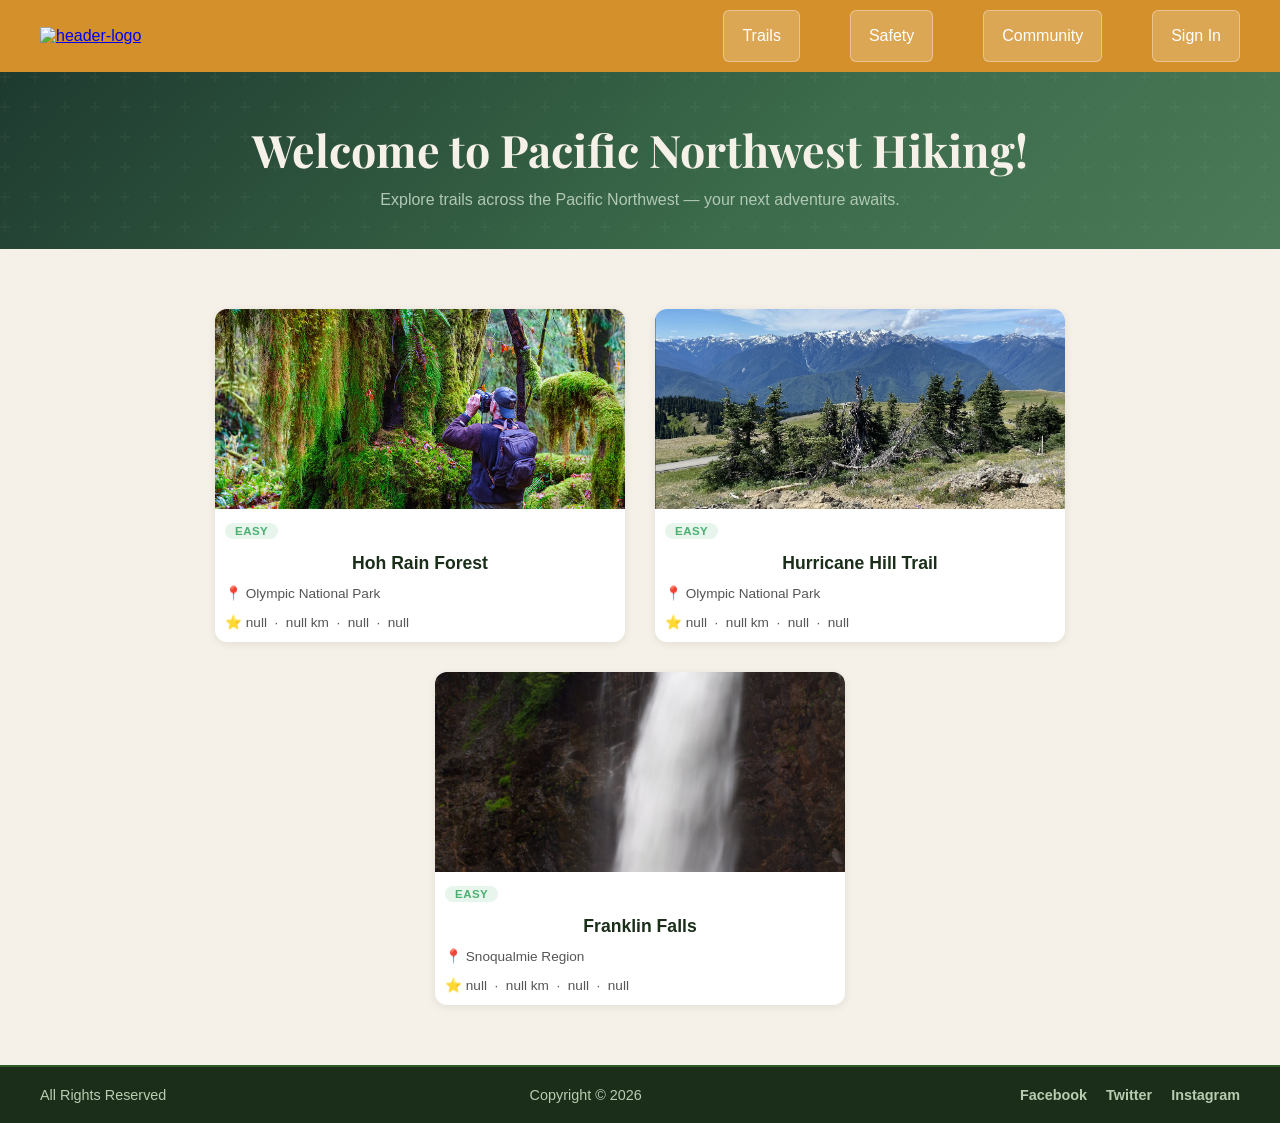
==== public/index.html @ b7c4f4a1 "Merge pull request #75 from Watson912/kt_home_ui_overhaul Kt home UI overhaul" ====
<!DOCTYPE html>
<html lang="en">
<head>
    <meta charset="UTF-8">
    <meta name="viewport" content="width=device-width, initial-scale=1.0">
    <title>PNW - Home</title>
    <link href="https://fonts.googleapis.com/css2?family=Playfair+Display:wght@600;700&family=DM+Sans:wght@400;500;600&display=swap" rel="stylesheet"/>
    <link rel="stylesheet" href="styles/index_style.css">
    <link rel="icon" href="images/logo.png" sizes="64x64">
</head>
<body>
    
    <div id="wrapper">
        <nav id="main-nav">
            <ul>
                <a href="index.html"><li class="nav-logo"><img id="header" src="images/logo.png" alt="header-logo"></li></a>
                <div class="nav-links">
                    <li><a href="trails.html">Trails</a></li>
                    <li><a href="safety.html">Safety</a></li>
                    <li><a href="community.html">Community</a></li>
                    <li><a href="login.html">Sign In</a></li>
                </div>
            </ul>
        </nav>

        <section>
            <h1>Welcome to Pacific Northwest Hiking!</h1>
            <p>Explore trails across the Pacific Northwest — your next adventure awaits.</p>
        </section>

        <div class="row" id="featured-trails">
            <!-- Trail cards are injected here by scripts/home.js -->
        </div>

        <footer>
            <ul>
                <li>All Rights Reserved</li>
                <li>Copyright &copy; 2026</li>
                <li class="footer-socials">
                    <a href="">Facebook</a>
                    <a href="">Twitter</a>
                    <a href="">Instagram</a>
                </li>
            </ul>
        </footer>
        <script src="scripts/index.js"></script>
    </div>
    
</body>
</html>
---- public/styles/index_style.css ----
* {
    margin: 0;
    padding: 0;
    box-sizing: border-box;
    font-family: Arial, Helvetica, sans-serif;
}

#wrapper {
    position: relative;
    min-height: 100vh;
    width: 100%;
    display: flex;
    flex-direction: column;
    background-color: #f5f0e8;
}

/* Background image removed — clean cream base matches guides page */
#wrapper::before {
    content: none;
}

/* --- NAVIGATION BAR (FLEXBOX) --- */

#main-nav {
    background: #D4912B;
    padding: 10px 40px;
}

#main-nav ul {
    display: flex;
    justify-content: space-between;
    align-items: center;
    list-style-type: none;
    width: 100%;
}

.nav-links {
    display: flex;
    gap: 50px;
}

#main-nav li {
    text-align: center;
}

#main-nav .nav-links li {
    background: rgba(255, 255, 255, 0.2);
    width: auto;
    line-height: 40px;
    border-radius: 6px;
    border: 1px solid rgba(255, 255, 255, 0.35);
}

#main-nav li a {
    text-decoration: none;
    color: #ffffff;
    display: block;
    padding: 5px 18px;
}

#main-nav li a:hover {
    background: rgba(255, 255, 255, 0.85);
    color: #7a4d1a;
    border-radius: 6px;
}

/* --- HERO SECTION --- */

section {
    background: linear-gradient(135deg, #1e3a2f 0%, #3b6b4a 60%, #4a7a58 100%);
    padding: 3rem 2rem 2.5rem;
    text-align: center;
    position: relative;
    overflow: hidden;
    display: flex;
    align-items: center;
    justify-content: center;
    flex-direction: column;
    gap: 12px;
}

section::before {
    content: '';
    position: absolute;
    inset: 0;
    background: url("data:image/svg+xml,%3Csvg width='60' height='60' viewBox='0 0 60 60' xmlns='http://www.w3.org/2000/svg'%3E%3Cg fill='none' fill-rule='evenodd'%3E%3Cg fill='%23ffffff' fill-opacity='0.03'%3E%3Cpath d='M36 34v-4h-2v4h-4v2h4v4h2v-4h4v-2h-4zm0-30V0h-2v4h-4v2h4v4h2V6h4V4h-4zM6 34v-4H4v4H0v2h4v4h2v-4h4v-2H6zM6 4V0H4v4H0v2h4v4h2V6h4V4H6z'/%3E%3C/g%3E%3C/g%3E%3C/svg%3E");
    pointer-events: none;
}

section h1 {
    font-family: 'Playfair Display', serif;
    font-size: clamp(1.8rem, 4vw, 2.8rem);
    color: #f5f0e8;
    position: relative;
    background: transparent;
    text-shadow: none;
    padding: 0 20px;
}

section p {
    color: #b0c8b5;
    font-size: 1rem;
    position: relative;
    text-align: center;
    padding: 0 20px;
}

/* --- ROWS (FLEXBOX) --- */

.row {
    background: #f5f0e8;
    padding: 40px;
    margin: 20px 40px;
    display: flex;
    justify-content: center;
    gap: 30px;
    flex-wrap: wrap;
}

.inside-row {
    background: #ffffff;
    width: 410px;
    min-height: 320px;
    color: #1a1a1a;
    border-radius: 12px;
    overflow: hidden;
    box-shadow: 0 2px 10px rgba(0, 0, 0, 0.08);
    transition: transform 0.25s ease, box-shadow 0.25s ease;
}

.inside-row h3 {
    margin: 20px;
    color: #1a2e1a;
}

.inside-row img {
    width: 100%;
    height: 200px;
    object-fit: cover;
}

.inside-row:hover {
    transform: scale(1.04);
    box-shadow: 0 8px 28px rgba(0, 0, 0, 0.14);
    z-index: 1;
}

.inside-row h2 {
    text-align: center;
    margin-top: 10px;
    color: #1a2e1a;
    font-size: 1.1rem;
}

.inside-row p {
    font-family: 'Lucida Sans', Geneva, Verdana, sans-serif;
    font-size: 0.85em;
    margin: 10px;
    line-height: 1.4;
    color: #555555;
}

/* --- TRAIL CARDS (homepage featured trails) --- */

.trail-emoji-wrap {
    width: 100%;
    height: 200px;
    background: linear-gradient(135deg, #c8dcca 0%, #a8c0aa 100%);
    display: flex;
    align-items: center;
    justify-content: center;
    font-size: 4rem;
}

.trail-badge {
    display: inline-block;
    margin: 10px 10px 4px;
    padding: 2px 10px;
    border-radius: 20px;
    font-size: 0.72rem;
    font-weight: 600;
    text-transform: uppercase;
    letter-spacing: 0.04em;
}

.trail-badge.easy     { background: #e8f5ec; color: #4caf72; }
.trail-badge.moderate { background: #fef3e2; color: #e8a838; }
.trail-badge.hard     { background: #fdecea; color: #d9513a; }

.trail-location {
    font-size: 0.8rem;
    color: #888;
    margin: 4px 10px;
}

.trail-meta {
    font-size: 0.78rem;
    color: #aaa;
    margin: 4px 10px 12px;
}

/* --- FOOTER --- */

footer {
    background: #1a2e1a;
    margin-top: auto;
    padding: 20px 40px;
    border-top: 2px solid #2d5a27;
}

footer ul {
    list-style: none;
    display: flex;
    justify-content: space-between;
    align-items: center;
    flex-wrap: wrap;
    gap: 15px;
}

footer li {
    color: #b8ccb0;
    font-size: 0.9rem;
}

.footer-socials a {
    text-decoration: none;
    color: #b8ccb0;
    margin-left: 15px;
    font-weight: bold;
}

.footer-socials a:hover {
    color: #ffffff;
}

/* ================================================
   STYLES BELOW ARE FOR OTHER PAGES — UNCHANGED
   ================================================ */

/* --- DESCRIPTION / IMAGE DETAIL PAGE --- */

.row1 {
    background: #687314;
    padding: 50px;
    margin: 30px;
    height: 800px;
    display: flex;
    justify-content: center;
    gap: 30px;
    flex-wrap: wrap; 
}

.inside1-row {
    float: left;
    color: #6BA641;
    margin: 10px;
}

.inside1-row img {
    height: 500px;
    width: 800px;
    margin-left: 30px;
    float: right;
    border-radius: 15px;
}

.inside1-row figcaption {
    float: right;
    color: #fff;
}

.inside1-row h2 {
    margin-left: 10px;
    padding: 8px;
    color: #fff;
    background: #038B80;
    width: 150px;
    text-align: center;
}

.inside1-row p {
    line-height: 1.7em;
    margin-bottom: 10px;
    padding: 8px;
    color: #fff;
}

/*--- CSS OF LOGIN ---*/

.row2 {
    background: #687314;
    padding: 50px;
    margin: 30px;
    height: 800px;
    display: flex;
    justify-content: center;
    gap: 30px;
    flex-wrap: wrap; 
}

.inside-row2 {
    float: left;
    margin: 10px;
}

form {
    margin: 10px;
    width: 500px;
    border-radius: 15%;
    background: #6BA641;
    padding: 10px;
}

form img {
    height: 128px;
    width: 128px;
    margin-left: 165px;
}

label {
    display: block;
    margin-bottom: 20px;
    font-weight: bold;
    padding: 20px;
}

label[for="uname"] {
    margin-top: 10px;
}

label[for="pass"] {
    margin-top: 10px;
}

label[for="rmbr"] {
    text-align: center;
}

input {
    margin-bottom: 20px;
    height: 50px;
    width: 100%;
    border-radius: 10px;
    background: #038B80;
    color: #fff;
}

input[type="checkbox"] {
    width: auto;
    height: auto;
    margin: 10px;
}

input[type="button"] {
    width: 50%;
    margin-left: 110px;
    background: #D9965B;
    color: #000;
}

input[type="button"]:hover {
    background: #fff;
    color: #000;
}

span {
    text-align: center;
    display: block;
    margin-bottom: 5px;
}

span a {
    margin-left: 5px;
}

/*--- CSS OF TRAILS ---*/

article { 
    background: #038B80;
    height: 120px;
    padding: 30px 20px;
}

article h3 {  
    font-size: 2.5rem;
    font-weight: 700;
    color: #fff;
    text-shadow: 2px 2px #D9965B;
    margin-left: 30px;
}

article p {
    font-size: 1.2em;
    font-weight: 700;
    color: #fff;
    text-shadow: 2px 2px #D9965B;
    margin-left: 30px;
}

/*--- CSS OF SAFETY ---*/

.row3 {
    min-height: 800px;
    display: flex;
    justify-content: flex-start; 
    margin: 30px;
    flex-wrap: wrap; 
}

.inside-row3 {
    height: 800px;
    width: 1000px;
    background: #038B80;
    display: flex;
    justify-content: center;
    align-items: center;
    align-content: center;
    flex-wrap: wrap;
    gap: 30px;
}

.six-safety {
    height: 300px;
    width: 300px;
    background: #D9965B;
}

.row4 {
    min-height: 400px;
    display: flex;
    justify-content: flex-end; 
    flex-wrap: wrap;
    margin-left: 50px;
}

.inside-row4 {
    height: 800px;
    width: 400px;
    background: #687314;
}
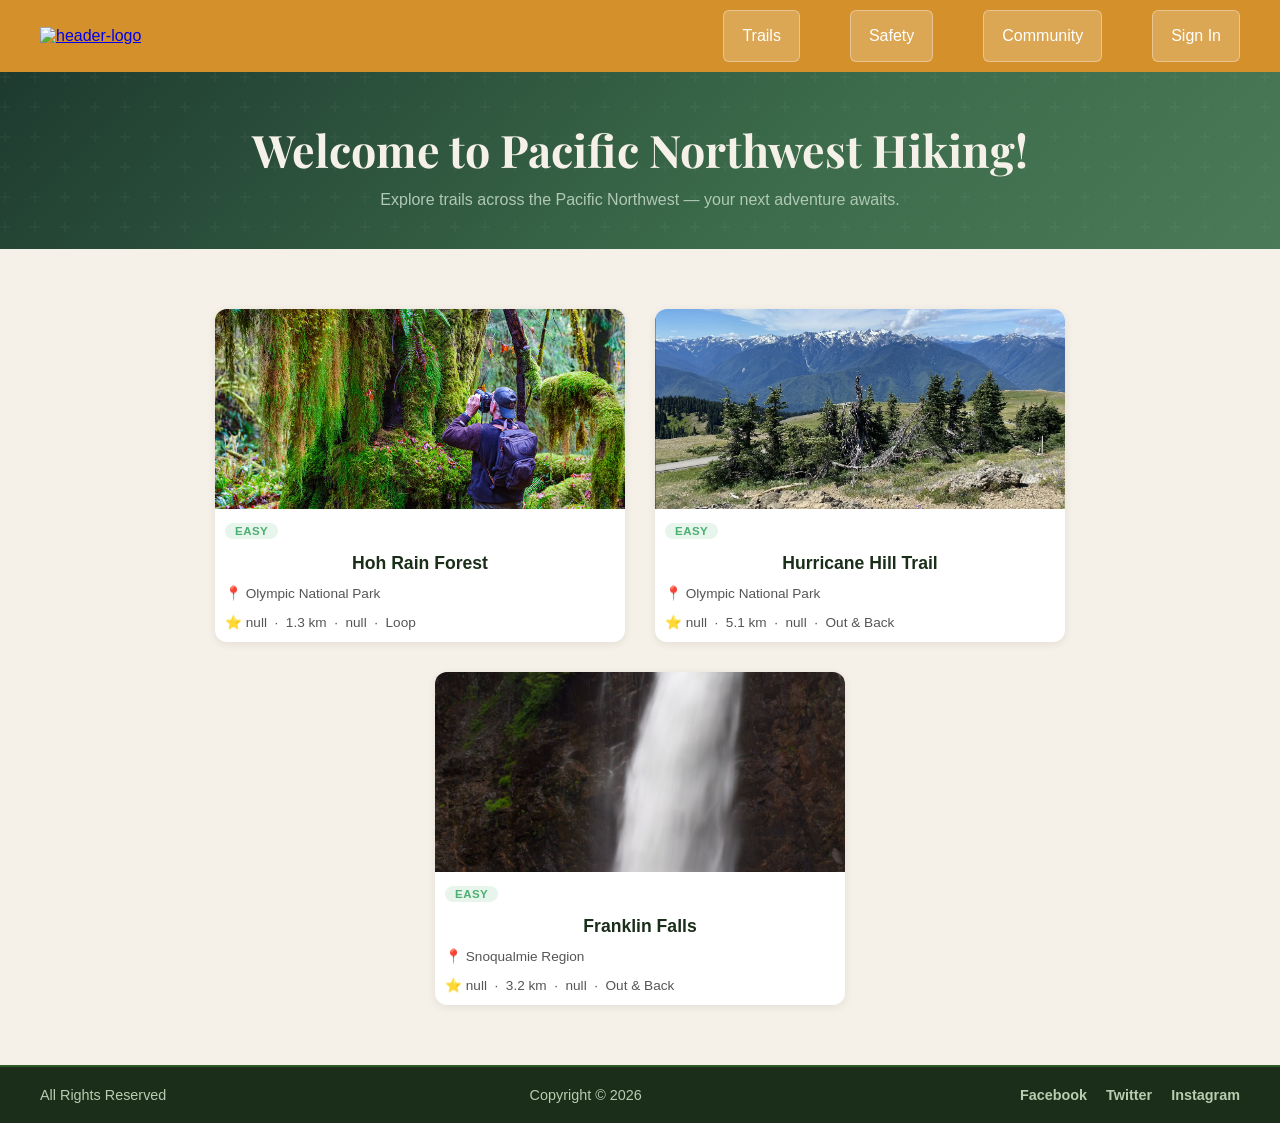
==== commit fab69630: "added function to keep track of user login and log out activities" ====
--- a/public/index.html
+++ b/public/index.html
@@ -44,6 +44,7 @@
             </ul>
         </footer>
         <script src="scripts/index.js"></script>
+        <script type="module" src="scripts/auth-nav.js"></script>
     </div>
     
 </body>
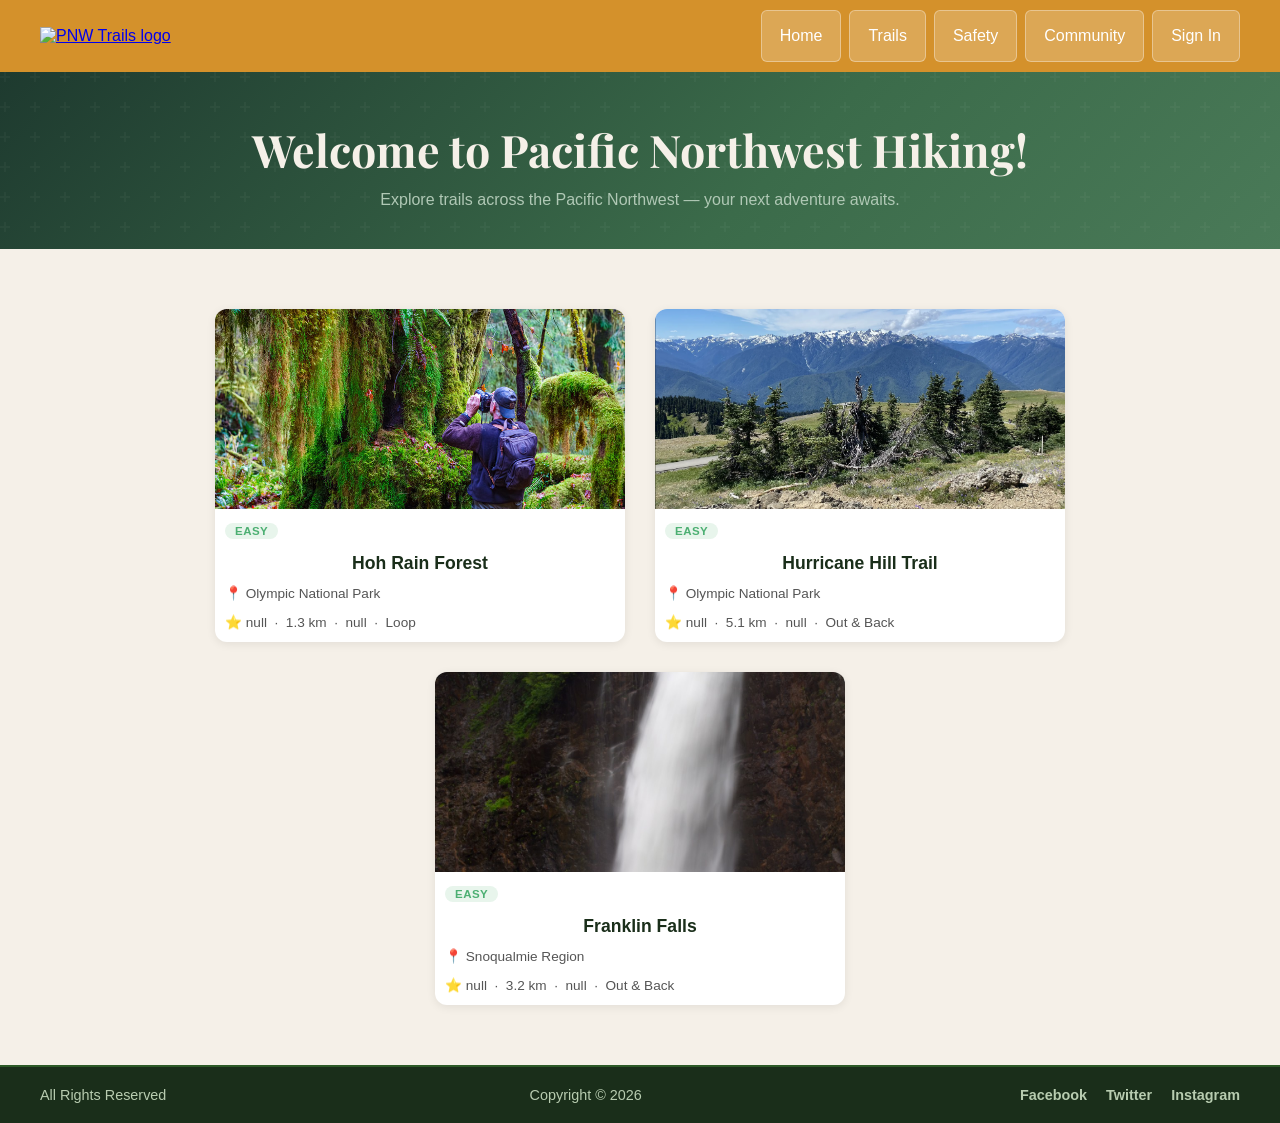
==== commit e54ec828: "made the pages nav bar consistent across the paeg" ====
--- a/public/index.html
+++ b/public/index.html
@@ -12,14 +12,13 @@
     
     <div id="wrapper">
         <nav id="main-nav">
-            <ul>
-                <a href="index.html"><li class="nav-logo"><img id="header" src="images/logo.png" alt="header-logo"></li></a>
-                <div class="nav-links">
-                    <li><a href="trails.html">Trails</a></li>
-                    <li><a href="safety.html">Safety</a></li>
-                    <li><a href="community.html">Community</a></li>
-                    <li><a href="login.html">Sign In</a></li>
-                </div>
+            <a href="index.html" class="nav-logo"><img id="header" src="images/logo.png" alt="PNW Trails logo"></a>
+            <ul class="nav-links">
+                <li><a href="index.html" class="active">Home</a></li>
+                <li><a href="trails.html">Trails</a></li>
+                <li><a href="safety.html">Safety</a></li>
+                <li><a href="community.html">Community</a></li>
+                <li><a href="login.html">Sign In</a></li>
             </ul>
         </nav>
 
--- a/public/styles/index_style.css
+++ b/public/styles/index_style.css
@@ -24,19 +24,20 @@
 #main-nav {
     background: #D4912B;
     padding: 10px 40px;
+    display: flex;
+    align-items: center;
+    justify-content: space-between;
 }
 
 #main-nav ul {
     display: flex;
-    justify-content: space-between;
     align-items: center;
     list-style-type: none;
-    width: 100%;
 }
 
 .nav-links {
     display: flex;
-    gap: 50px;
+    gap: 8px;
 }
 
 #main-nav li {
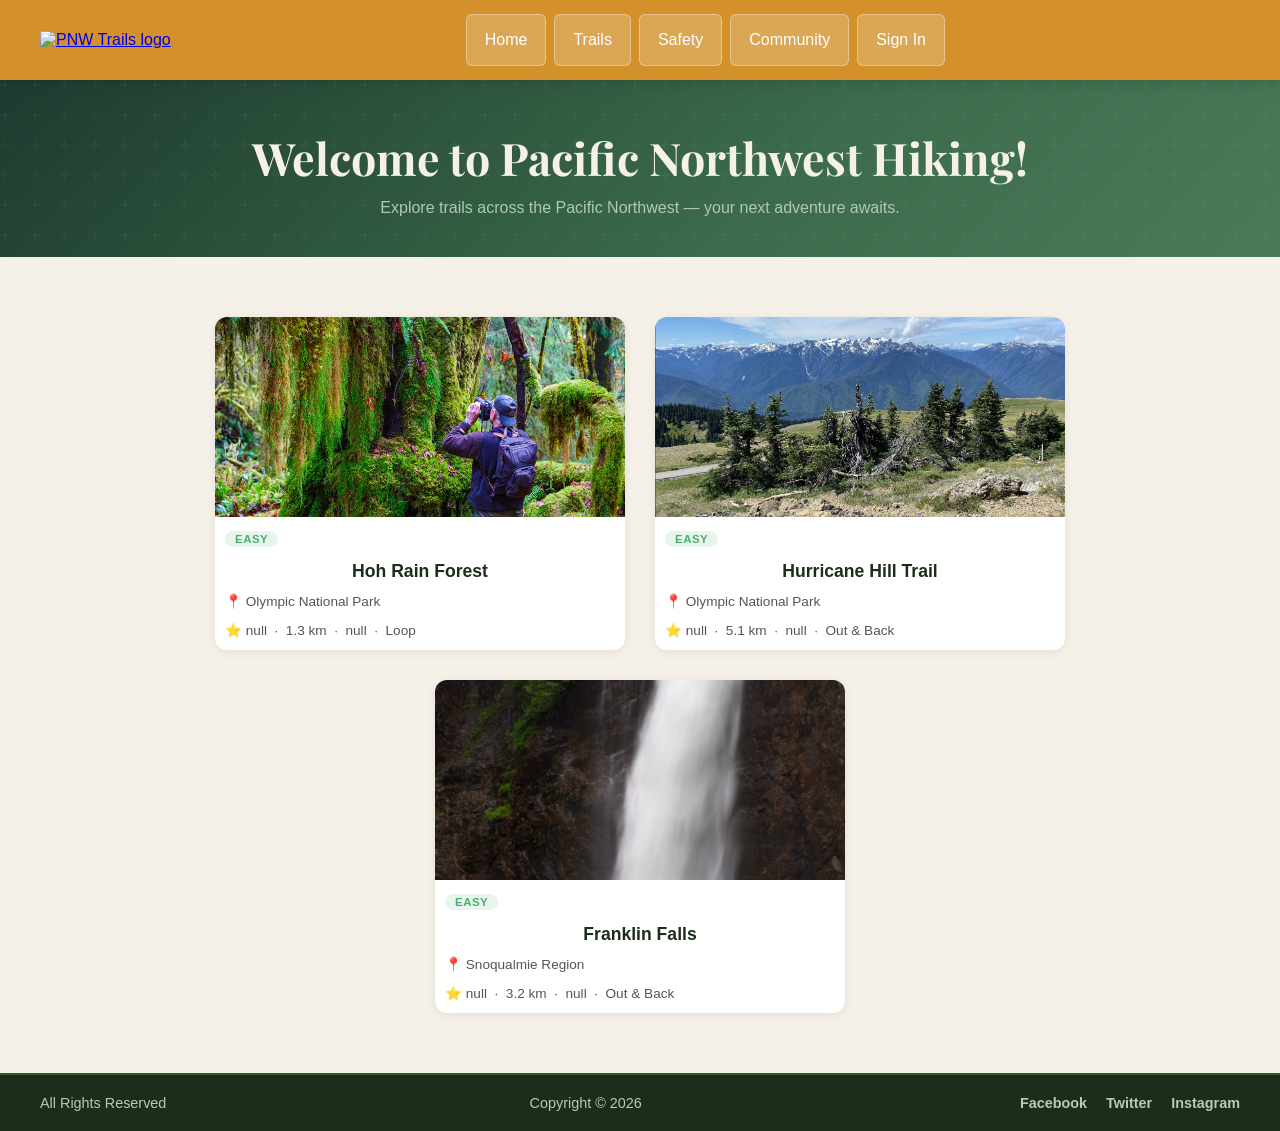
==== commit 5a4083ca: "fixed most of the phone UI bugs" ====
--- a/public/index.html
+++ b/public/index.html
@@ -6,6 +6,7 @@
     <title>PNW - Home</title>
     <link href="https://fonts.googleapis.com/css2?family=Playfair+Display:wght@600;700&family=DM+Sans:wght@400;500;600&display=swap" rel="stylesheet"/>
     <link rel="stylesheet" href="styles/index_style.css">
+    <link rel="stylesheet" href="styles/mobile-nav.css">
     <link rel="icon" href="images/logo.png" sizes="64x64">
 </head>
 <body>
@@ -20,7 +21,21 @@
                 <li><a href="community.html">Community</a></li>
                 <li><a href="login.html">Sign In</a></li>
             </ul>
+            <div class="nav-right">
+                <button class="hamburger" id="hamburger" aria-label="Toggle menu" aria-expanded="false">
+                    <span></span><span></span><span></span>
+                </button>
+            </div>
         </nav>
+        <div class="mobile-menu" id="mobile-menu">
+            <ul>
+                <li><a href="index.html" class="active">Home</a></li>
+                <li><a href="trails.html">Trails</a></li>
+                <li><a href="safety.html">Safety</a></li>
+                <li><a href="community.html">Community</a></li>
+                <li><a href="login.html">Sign In</a></li>
+            </ul>
+        </div>
 
         <section>
             <h1>Welcome to Pacific Northwest Hiking!</h1>
@@ -44,6 +59,7 @@
         </footer>
         <script src="scripts/index.js"></script>
         <script type="module" src="scripts/auth-nav.js"></script>
+        <script src="scripts/mobile-nav.js"></script>
     </div>
     
 </body>
--- a/public/styles/index_style.css
+++ b/public/styles/index_style.css
@@ -23,10 +23,15 @@
 
 #main-nav {
     background: #D4912B;
-    padding: 10px 40px;
+    padding: 0 40px;
     display: flex;
     align-items: center;
     justify-content: space-between;
+    height: 80px;
+    position: sticky;
+    top: 0;
+    z-index: 100;
+    box-shadow: 0 2px 12px rgba(0, 0, 0, 0.15);
 }
 
 #main-nav ul {
--- a/public/styles/mobile-nav.css
+++ b/public/styles/mobile-nav.css
@@ -0,0 +1,161 @@
+/* ── MOBILE NAV — shared across all pages ── */
+
+/* Hamburger button — hidden on desktop */
+.hamburger {
+  display: none;
+  flex-direction: column;
+  justify-content: center;
+  gap: 5px;
+  width: 38px;
+  height: 38px;
+  background: rgba(255, 255, 255, 0.2);
+  border: 1px solid rgba(255, 255, 255, 0.35);
+  border-radius: 8px;
+  cursor: pointer;
+  padding: 0 9px;
+  flex-shrink: 0;
+}
+
+.hamburger span {
+  display: block !important;
+  width: 100% !important;
+  height: 2px !important;
+  background: white !important;
+  border-radius: 2px !important;
+  margin: 0 !important;
+  padding: 0 !important;
+  transition: transform 0.25s, opacity 0.25s;
+}
+
+.hamburger.active span:nth-child(1) { transform: translateY(7px) rotate(45deg); }
+.hamburger.active span:nth-child(2) { opacity: 0; }
+.hamburger.active span:nth-child(3) { transform: translateY(-7px) rotate(-45deg); }
+
+/* Mobile dropdown menu — hidden by default */
+.mobile-menu {
+  display: none;
+}
+
+/* Reset any page-level ul/li/a overrides from index_style.css etc. */
+.mobile-menu ul {
+  display: block !important;
+  list-style: none !important;
+  padding: 0.4rem 1rem 0.6rem !important;
+  flex-direction: unset !important;
+  gap: 0 !important;
+  align-items: unset !important;
+}
+
+.mobile-menu ul li {
+  display: block !important;
+  background: transparent !important;
+  width: auto !important;
+  text-align: left !important;
+  line-height: normal !important;
+  border-radius: 0 !important;
+  border: none !important;
+}
+
+.mobile-menu ul li a {
+  display: block !important;
+  color: white !important;
+  text-decoration: none !important;
+  font-size: 0.95rem !important;
+  font-weight: 500 !important;
+  padding: 0.7rem 0.5rem !important;
+  border-radius: 0 !important;
+  border-bottom: 1px solid rgba(255, 255, 255, 0.15) !important;
+  background: transparent !important;
+  letter-spacing: normal !important;
+}
+
+.mobile-menu ul li:last-child a {
+  border-bottom: none !important;
+}
+
+.mobile-menu ul li a:hover {
+  background: rgba(255, 255, 255, 0.1) !important;
+  color: white !important;
+}
+
+.mobile-menu ul li a.active {
+  font-weight: 700 !important;
+}
+
+.mobile-menu.open {
+  display: block !important;
+  position: fixed !important;
+  top: 80px;
+  left: 0;
+  right: 0;
+  background: #D4912B;
+  border-top: 1px solid rgba(255, 255, 255, 0.2);
+  box-shadow: 0 4px 12px rgba(0, 0, 0, 0.2);
+  z-index: 98;
+}
+
+/* ── MOBILE BREAKPOINT ── */
+@media (max-width: 640px) {
+  /* Hide desktop nav links — extra selectors to beat index_style.css specificity */
+  nav .nav-links,
+  #main-nav .nav-links,
+  #main-nav ul.nav-links {
+    display: none !important;
+  }
+
+  /* Hide search bar text input, show icon-only version */
+  nav .nav-search {
+    display: none;
+  }
+
+  /* Search icon button */
+  .nav-search-icon {
+    display: flex !important;
+    align-items: center;
+    justify-content: center;
+    background: rgba(255, 255, 255, 0.2);
+    border: 1px solid rgba(255, 255, 255, 0.35);
+    border-radius: 50%;
+    width: 36px;
+    height: 36px;
+    cursor: pointer;
+    color: white;
+    flex-shrink: 0;
+  }
+
+  /* Expanded search panel */
+  nav .nav-search.open {
+    display: flex !important;
+    position: fixed;
+    top: 80px;
+    left: 0;
+    right: 0;
+    border-radius: 0;
+    border: none;
+    border-bottom: 1px solid rgba(255, 255, 255, 0.2);
+    background: #bf821f;
+    padding: 0.6rem 1rem;
+    z-index: 101;
+  }
+
+  nav .nav-search.open input {
+    width: 100%;
+  }
+
+  /* Show hamburger */
+  .hamburger {
+    display: flex;
+  }
+
+  /* Nav right wrapper — groups search icon + hamburger */
+  .nav-right {
+    display: flex;
+    align-items: center;
+    gap: 0.5rem;
+  }
+}
+
+/* Desktop: hide search icon button */
+.nav-search-icon {
+  display: none;
+}
